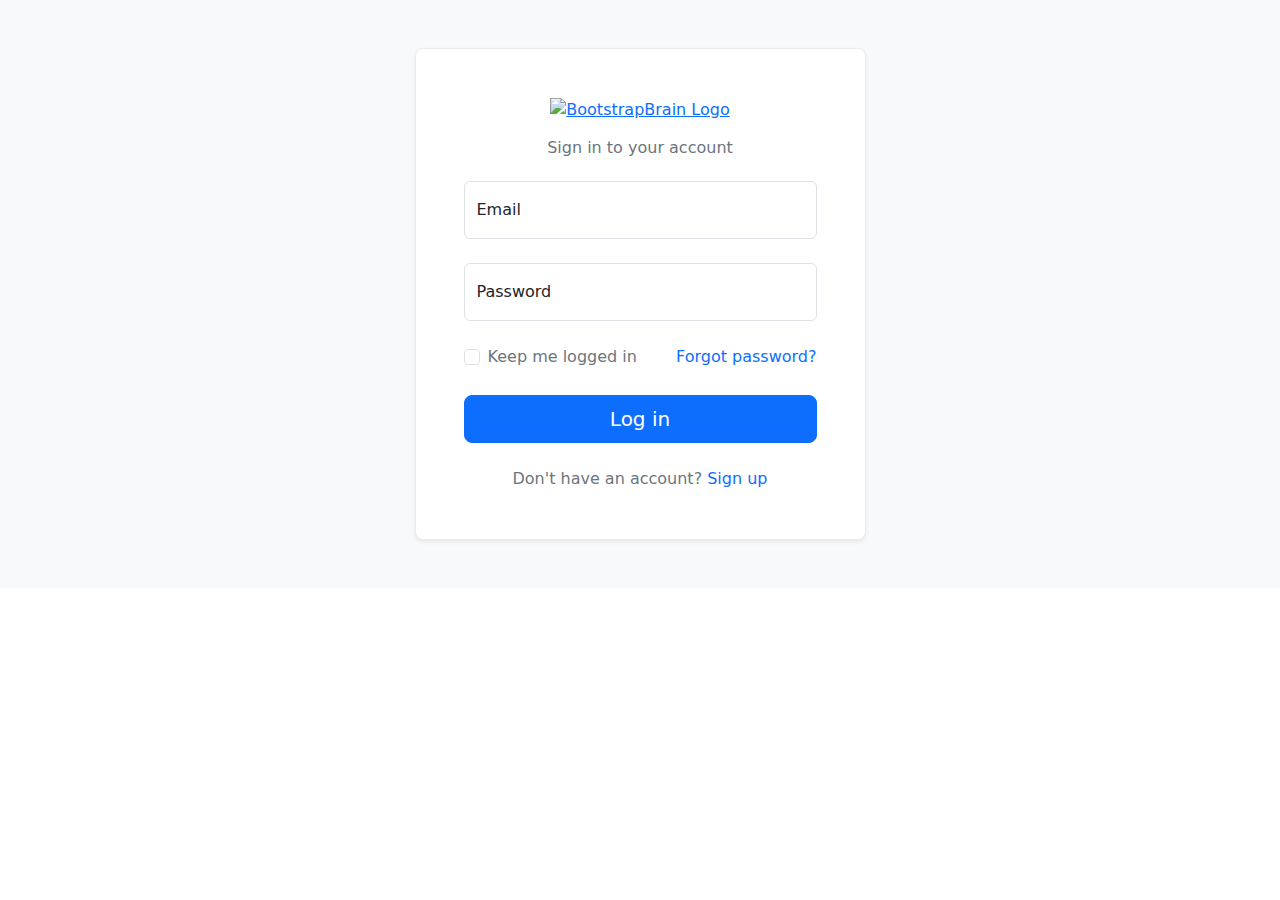
==== login.html @ 2a75c011 "login" ====
<!DOCTYPE html>
<html lang="en">
<head>
    <meta charset="UTF-8">
    <meta name="viewport" content="width=device-width, initial-scale=1.0">
    <link rel="stylesheet" href="https://unpkg.com/bootstrap@5.3.3/dist/css/bootstrap.min.css">
    <title>Login</title>
</head>
<body>
   
<section class="bg-light py-3 py-md-5">
    <div class="container">
      <div class="row justify-content-center">
        <div class="col-12 col-sm-10 col-md-8 col-lg-6 col-xl-5 col-xxl-4">
          <div class="card border border-light-subtle rounded-3 shadow-sm">
            <div class="card-body p-3 p-md-4 p-xl-5">
              <div class="text-center mb-3">
                <a href="#!">
                  <img src=https://www.google.com/url?sa=i&url=https%3A%2F%2Fliquipedia.net%2Fmobilelegends%2FM6_World_Championship&psig=AOvVaw2UuAjB5WI8ULK9FkgKE30J&ust=1732348101706000&source=images&cd=vfe&opi=89978449&ved=0CBQQjRxqFwoTCMji8uK574kDFQAAAAAdAAAAABAJ alt="BootstrapBrain Logo" width="175" height="57">
                </a>
                
              </div>
              <h2 class="fs-6 fw-normal text-center text-secondary mb-4">Sign in to your account</h2>
              <form action="#!">
                <div class="row gy-2 overflow-hidden">
                  <div class="col-12">
                    <div class="form-floating mb-3">
                      <input type="email" class="form-control" name="email" id="email" placeholder="name@example.com" required>
                      <label for="email" class="form-label">Email</label>
                    </div>
                  </div>
                  <div class="col-12">
                    <div class="form-floating mb-3">
                      <input type="password" class="form-control" name="password" id="password" value="" placeholder="Password" required>
                      <label for="password" class="form-label">Password</label>
                    </div>
                  </div>
                  <div class="col-12">
                    <div class="d-flex gap-2 justify-content-between">
                      <div class="form-check">
                        <input class="form-check-input" type="checkbox" value="" name="rememberMe" id="rememberMe">
                        <label class="form-check-label text-secondary" for="rememberMe">
                          Keep me logged in
                        </label>
                      </div>
                      <a href="#!" class="link-primary text-decoration-none">Forgot password?</a>
                    </div>
                  </div>
                  <div class="col-12">
                    <div class="d-grid my-3">
                      <button class="btn btn-primary btn-lg" type="submit">Log in</button>
                    </div>
                  </div>
                  <div class="col-12">
                    <p class="m-0 text-secondary text-center">Don't have an account? <a href="#!" class="link-primary text-decoration-none">Sign up</a></p>
                  </div>
                </div>
              </form>
            </div>
          </div>
        </div>
      </div>
    </div>
  </section>
</body>
</html>
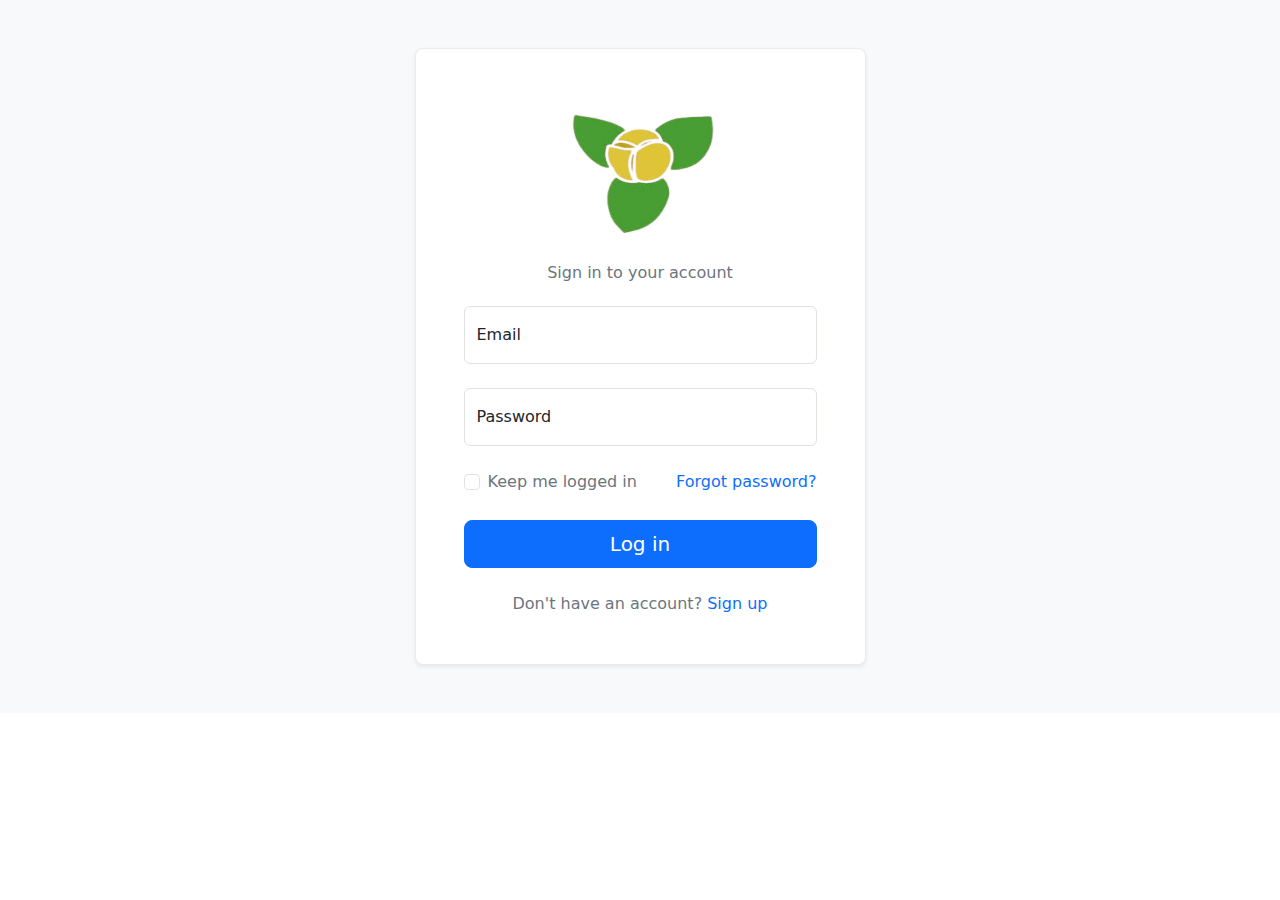
==== commit 26c0af70: "login_1" ====
--- a/login.html
+++ b/login.html
@@ -16,7 +16,7 @@
             <div class="card-body p-3 p-md-4 p-xl-5">
               <div class="text-center mb-3">
                 <a href="#!">
-                  <img src=https://www.google.com/url?sa=i&url=https%3A%2F%2Fliquipedia.net%2Fmobilelegends%2FM6_World_Championship&psig=AOvVaw2UuAjB5WI8ULK9FkgKE30J&ust=1732348101706000&source=images&cd=vfe&opi=89978449&ved=0CBQQjRxqFwoTCMji8uK574kDFQAAAAAdAAAAABAJ alt="BootstrapBrain Logo" width="175" height="57">
+                  <img src="pkaromdoul.jpeg.png" alt="BootstrapBrain Logo" width="175" height="150">
                 </a>
                 
               </div>
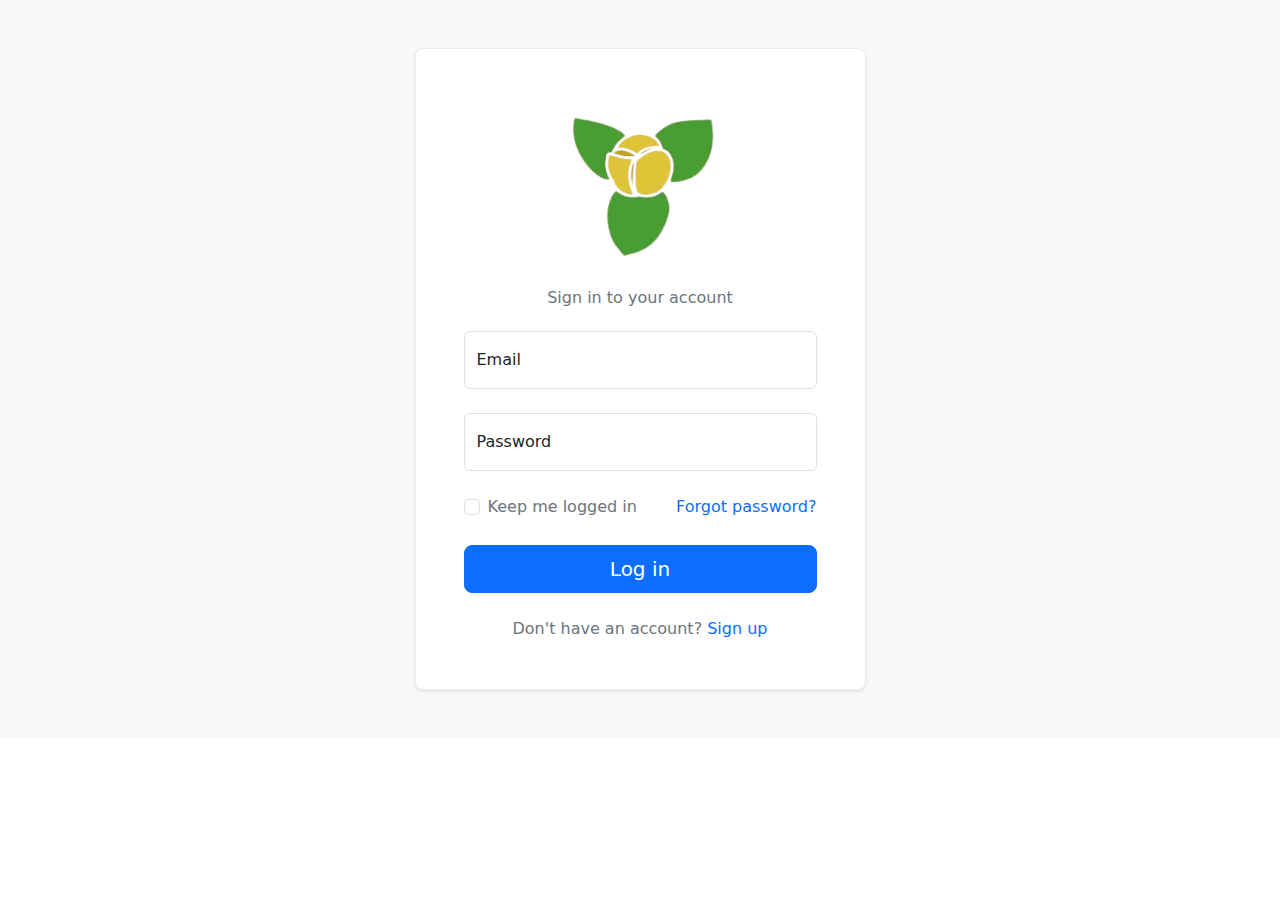
==== commit e29b8538: "OK" ====
--- a/login.html
+++ b/login.html
@@ -16,7 +16,7 @@
             <div class="card-body p-3 p-md-4 p-xl-5">
               <div class="text-center mb-3">
                 <a href="#!">
-                  <img src="pkaromdoul.jpeg.png" alt="BootstrapBrain Logo" width="175" height="150">
+                  <img src="pkaromdoul.jpeg.png" alt="BootstrapBrain Logo" width="175" height="175">
                 </a>
                 
               </div>
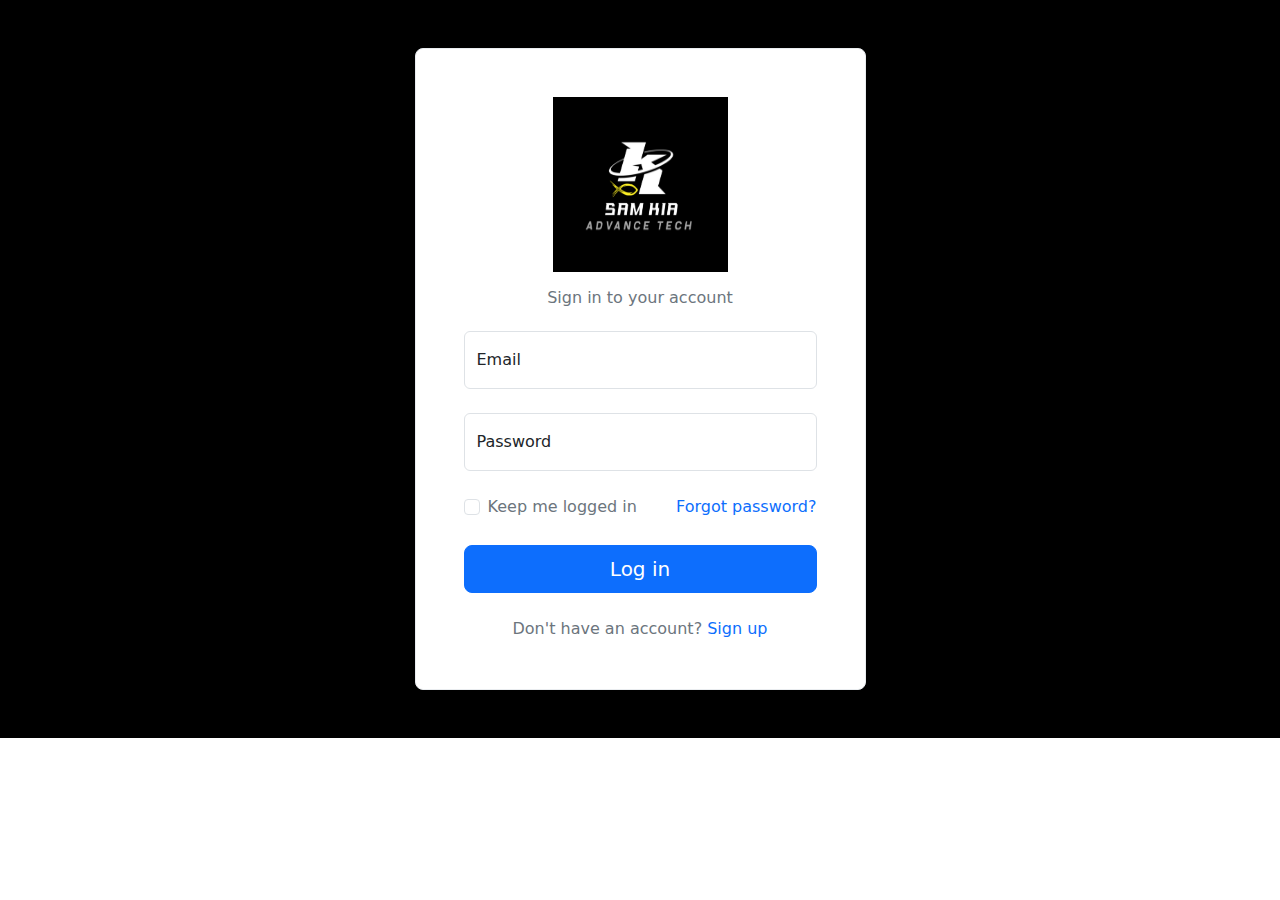
==== commit 27f8d709: "new update" ====
--- a/login.html
+++ b/login.html
@@ -8,7 +8,7 @@
 </head>
 <body>
    
-<section class="bg-light py-3 py-md-5">
+<section class="bg-black py-3 py-md-5">
     <div class="container">
       <div class="row justify-content-center">
         <div class="col-12 col-sm-10 col-md-8 col-lg-6 col-xl-5 col-xxl-4">
@@ -16,7 +16,7 @@
             <div class="card-body p-3 p-md-4 p-xl-5">
               <div class="text-center mb-3">
                 <a href="#!">
-                  <img src="pkaromdoul.jpeg.png" alt="BootstrapBrain Logo" width="175" height="175">
+                  <img src="logo.jpg" alt="BootstrapBrain Logo" width="175" height="175">
                 </a>
                 
               </div>
@@ -52,7 +52,7 @@
                     </div>
                   </div>
                   <div class="col-12">
-                    <p class="m-0 text-secondary text-center">Don't have an account? <a href="#!" class="link-primary text-decoration-none">Sign up</a></p>
+                    <p class="m-0 text-secondary text-center">Don't have an account? <a href="register.html" class="link-primary text-decoration-none">Sign up</a></p>
                   </div>
                 </div>
               </form>
